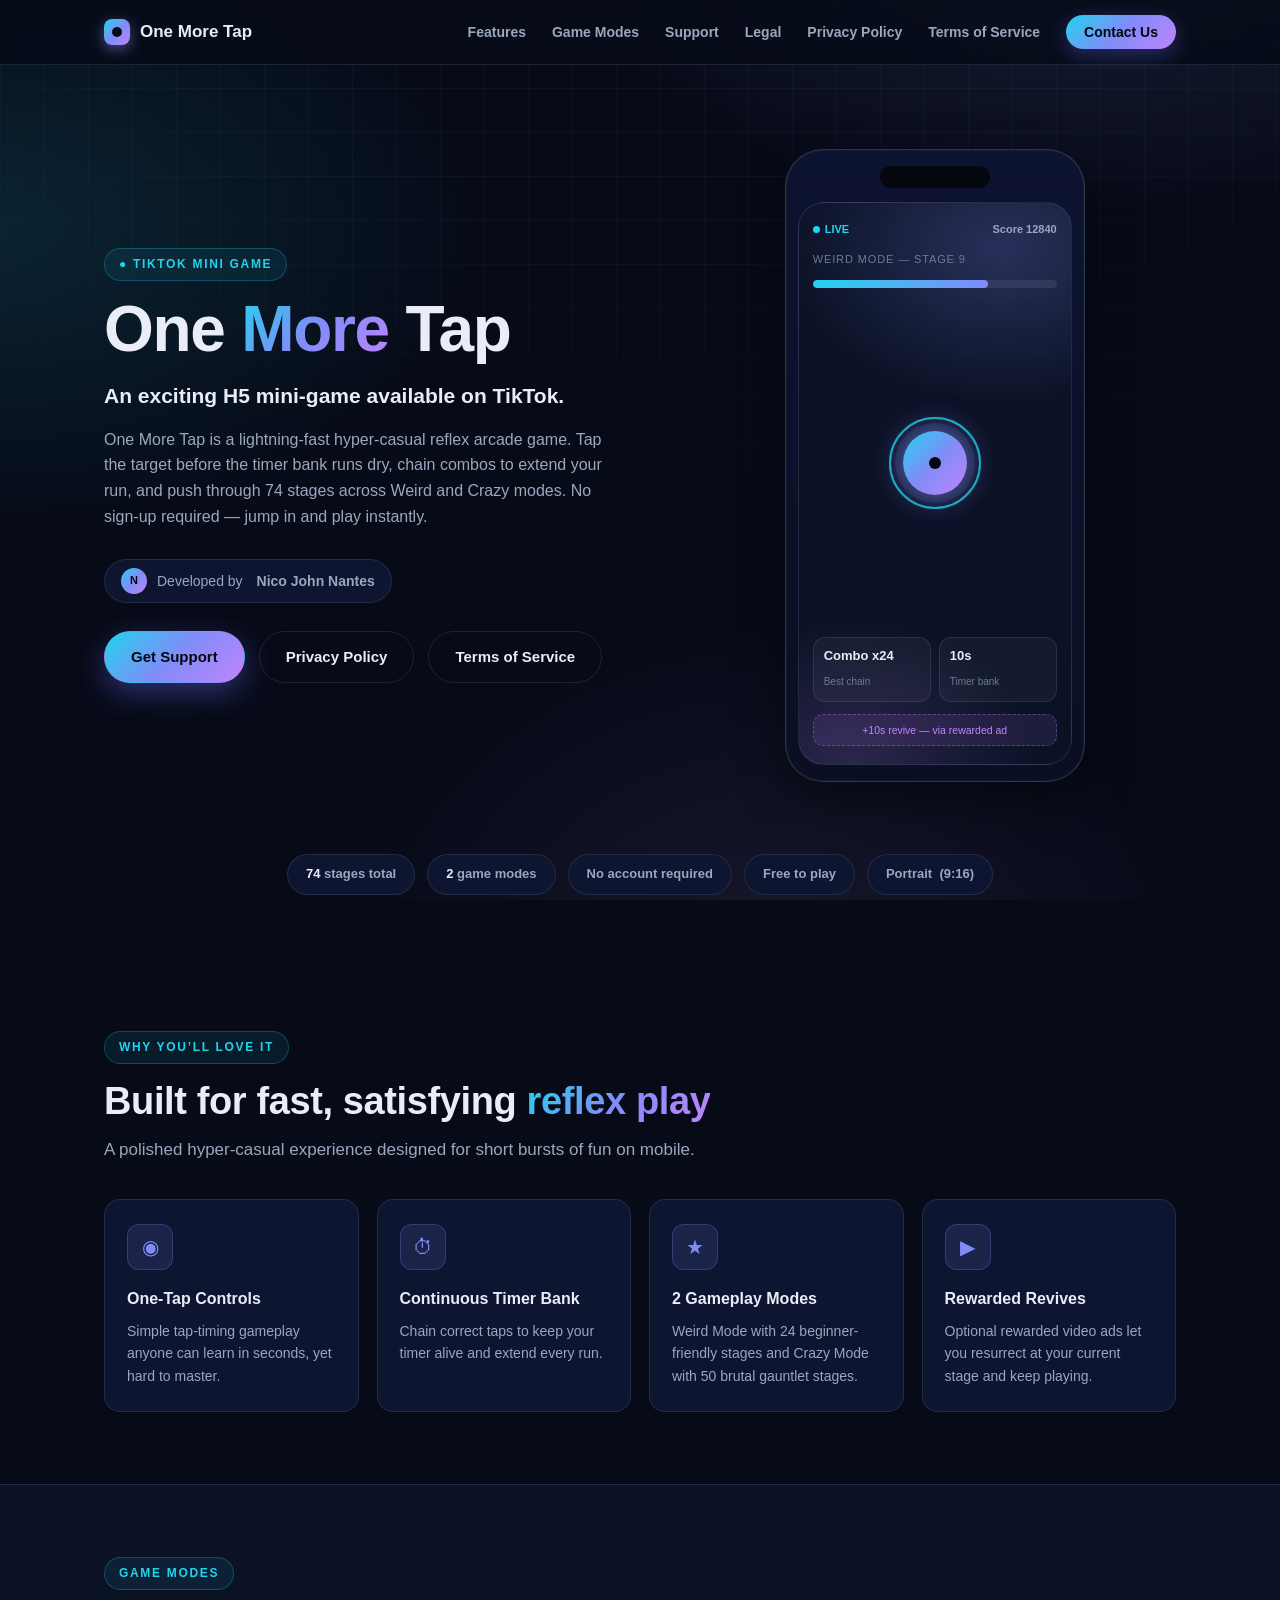
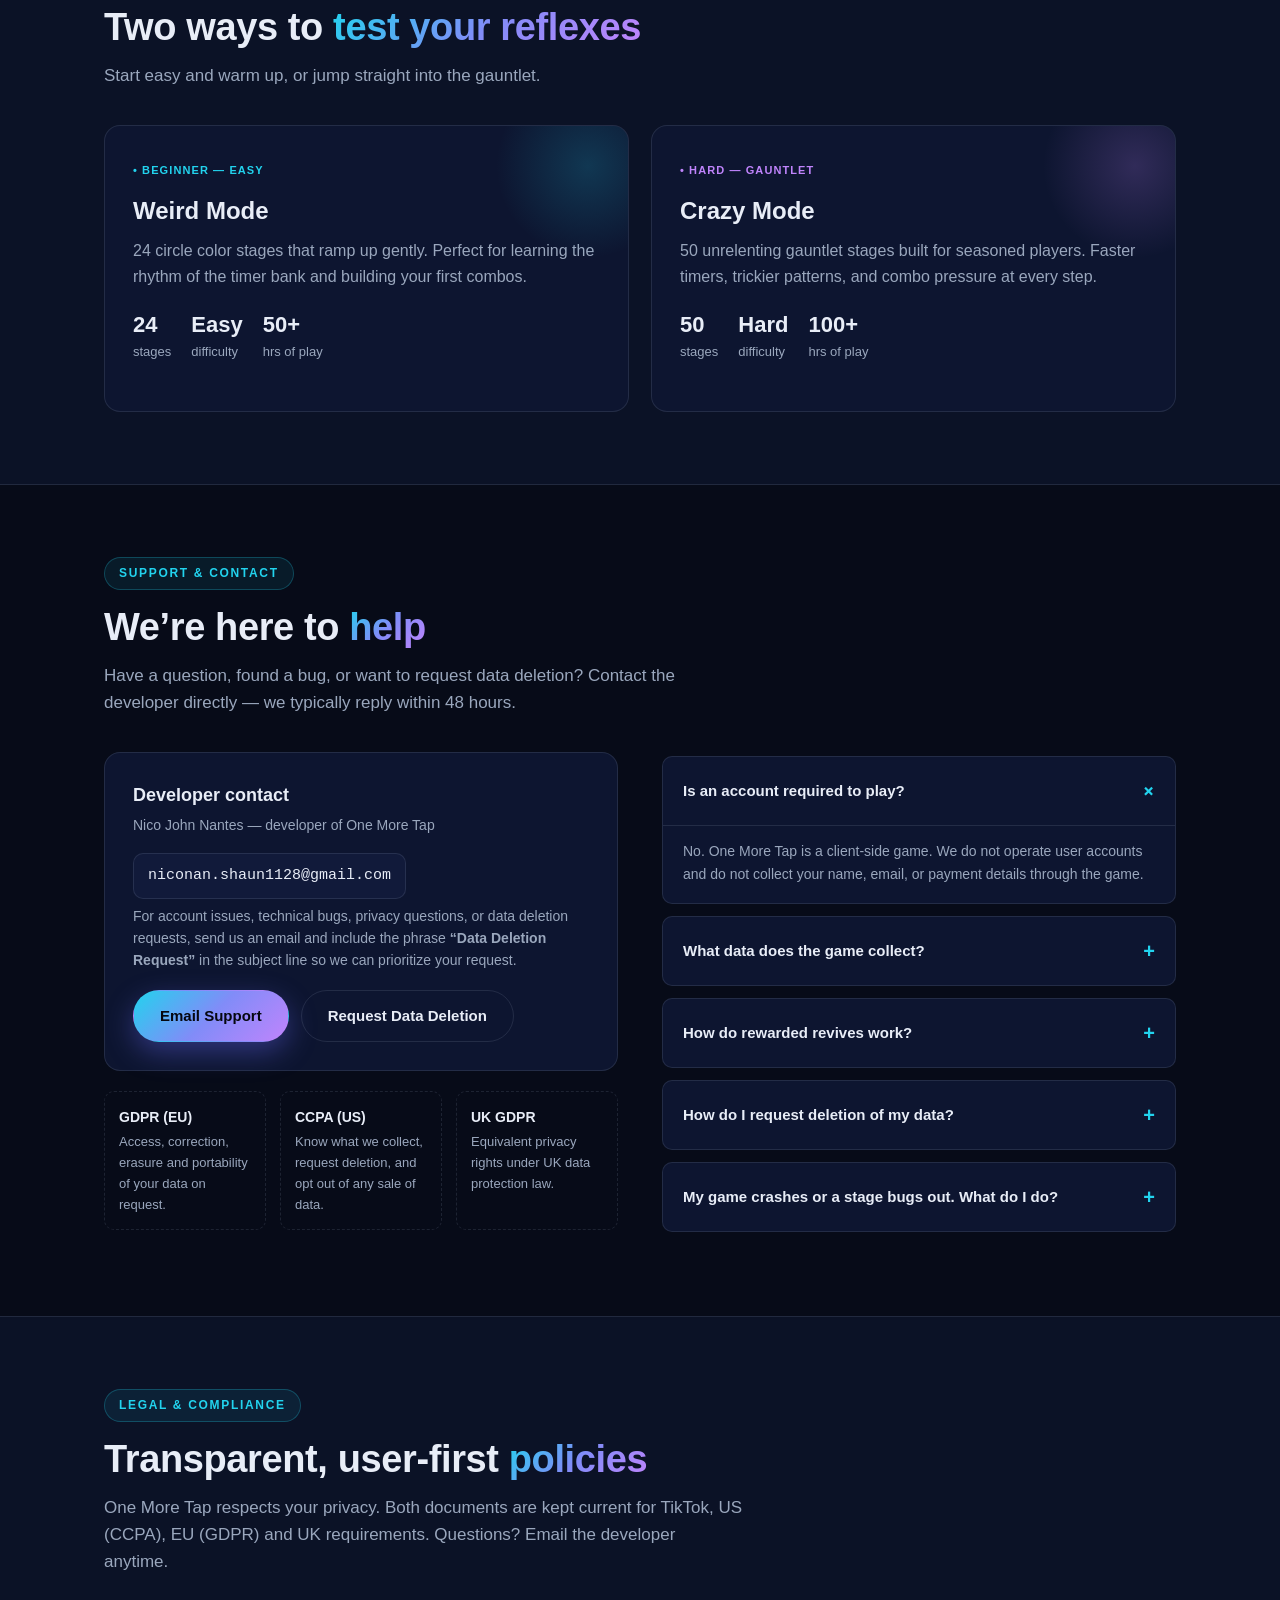
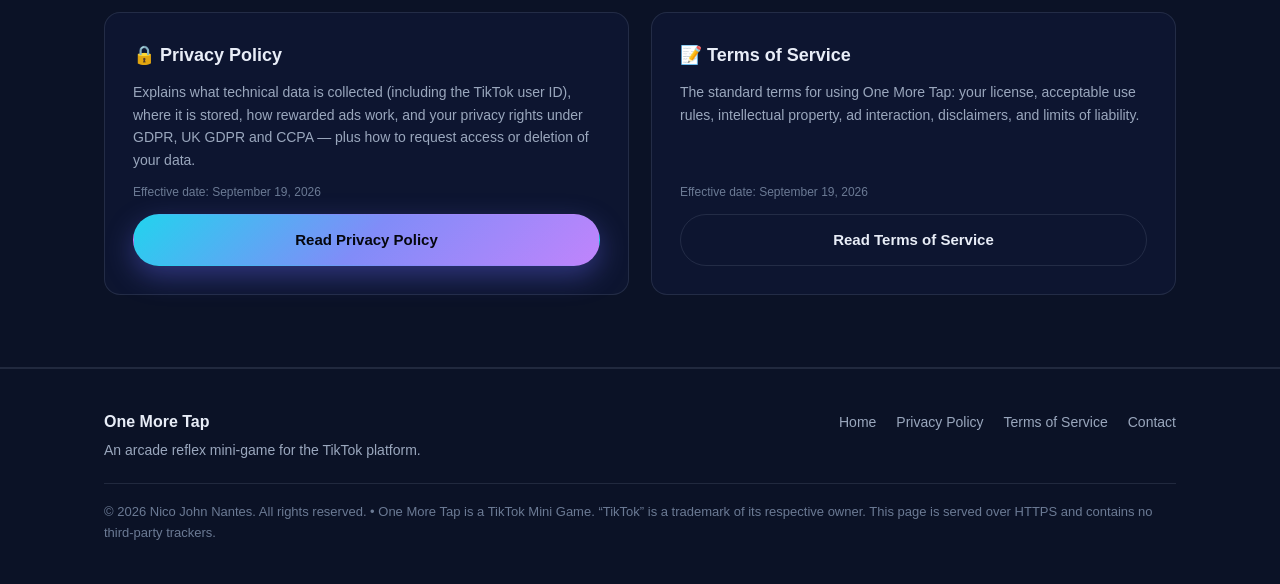
==== index.html @ 764f7e07 "feat: One More Tap official landing page (TikTok Mini Game)" ====
<!DOCTYPE html>
<html lang="en">
<head>
  <meta charset="UTF-8" />
  <meta name="viewport" content="width=device-width, initial-scale=1.0" />
  <title>One More Tap — Official Developer Page | Nico John Nantes</title>
  <meta name="description" content="One More Tap is an arcade reflex H5 mini-game available on TikTok. Tap the circle, bank the time, and conquer 74 stages across Weird and Crazy modes." />
  <meta name="robots" content="index, follow" />
  <meta property="og:title" content="One More Tap — TikTok Mini Game | Nico John Nantes" />
  <meta property="og:description" content="An exciting H5 mini-game available on TikTok. Fast reflex tapping, combo chains, and 74 stages across two game modes." />
  <meta property="og:type" content="website" />
  <meta name="twitter:card" content="summary_large_image" />
  <link rel="icon" href="data:," />
  <link rel="stylesheet" href="styles.css" />
</head>
<body>

  <!-- ================= HEADER ================= -->
  <header>
    <nav class="navbar container" aria-label="Main navigation">
      <a href="index.html" class="brand">
        <span class="brand-dot" aria-hidden="true"></span>
        <span class="logo-text">One More Tap</span>
      </a>

      <button class="nav-toggle" aria-label="Toggle menu" aria-expanded="false" aria-controls="nav-menu">
        <span aria-hidden="true">&#9776;</span>
      </button>

      <ul class="nav-links" id="nav-menu">
        <li><a href="index.html#features">Features</a></li>
        <li><a href="index.html#modes">Game Modes</a></li>
        <li><a href="index.html#support">Support</a></li>
        <li><a href="index.html#legal">Legal</a></li>
        <li><a href="privacy.html">Privacy Policy</a></li>
        <li><a href="terms.html">Terms of Service</a></li>
        <li><a href="#support" class="nav-cta">Contact Us</a></li>
      </ul>
    </nav>
  </header>

  <main>
    <!-- ================= HERO ================= -->
    <section class="hero" id="home">
      <div class="container hero-grid">
        <div class="hero-copy">
          <span class="section-label">&#9679; TikTok Mini Game</span>
          <h1>One <span class="text-gradient">More</span> Tap</h1>
          <p class="hero-tagline">An exciting H5 mini-game available on TikTok.</p>
          <p class="hero-desc">
            One More Tap is a lightning-fast hyper-casual reflex arcade game. Tap the target before
            the timer bank runs dry, chain combos to extend your run, and push through 74 stages
            across Weird and Crazy modes. No sign-up required &mdash; jump in and play instantly.
          </p>
          <div class="hero-meta">
            <span class="avatar" aria-hidden="true">N</span>
            Developed by&nbsp;<strong>Nico John Nantes</strong>
          </div>
          <div class="hero-actions">
            <a href="#support" class="btn btn-primary">Get Support</a>
            <a href="privacy.html" class="btn btn-ghost">Privacy Policy</a>
            <a href="terms.html" class="btn btn-ghost">Terms of Service</a>
          </div>
        </div>

        <div class="hero-visual" aria-hidden="true">
          <div class="phone">
            <div class="phone-notch"></div>
            <div class="phone-screen">
              <div class="phone-hud">
                <span class="live">LIVE</span>
                <span>Score 12840</span>
              </div>
              <div class="phone-mode">Weird Mode &mdash; Stage 9</div>
              <div class="timer-bar"><div class="timer-fill"></div></div>
              <div class="target">
                <div class="ring"></div>
                <div class="ring" style="animation-delay: 0.8s"></div>
                <div class="circle"><span></span></div>
              </div>
              <div class="phone-stats">
                <div class="phone-stat"><b>Combo x24</b><span>Best chain</span></div>
                <div class="phone-stat"><b>10s</b><span>Timer bank</span></div>
              </div>
              <div class="phone-reward">+10s revive &mdash; via rewarded ad</div>
            </div>
          </div>
        </div>
      </div>
    </section>

    <!-- ================= TRUST STRIP ================= -->
    <section class="trust" aria-label="Highlights">
      <div class="container trust-row">
        <span class="trust-pill"><strong>74</strong> stages total</span>
        <span class="trust-pill"><strong>2</strong> game modes</span>
        <span class="trust-pill">No account required</span>
        <span class="trust-pill">Free to play</span>
        <span class="trust-pill">Portrait &nbsp;(9:16)</span>
      </div>
    </section>

    <!-- ================= FEATURES ================= -->
    <section class="features" id="features">
      <div class="container">
        <span class="section-label">Why you&rsquo;ll love it</span>
        <h2 class="section-title">Built for fast, satisfying <span class="text-gradient">reflex play</span></h2>
        <p class="section-sub">A polished hyper-casual experience designed for short bursts of fun on mobile.</p>

        <div class="features-grid">
          <article class="feature-card">
            <div class="feature-icon">&#9673;</div>
            <h3>One-Tap Controls</h3>
            <p>Simple tap-timing gameplay anyone can learn in seconds, yet hard to master.</p>
          </article>
          <article class="feature-card">
            <div class="feature-icon">&#9201;</div>
            <h3>Continuous Timer Bank</h3>
            <p>Chain correct taps to keep your timer alive and extend every run.</p>
          </article>
          <article class="feature-card">
            <div class="feature-icon">&#9733;</div>
            <h3>2 Gameplay Modes</h3>
            <p>Weird Mode with 24 beginner-friendly stages and Crazy Mode with 50 brutal gauntlet stages.</p>
          </article>
          <article class="feature-card">
            <div class="feature-icon">&#9654;</div>
            <h3>Rewarded Revives</h3>
            <p>Optional rewarded video ads let you resurrect at your current stage and keep playing.</p>
          </article>
        </div>
      </div>
    </section>

    <!-- ================= GAME MODES ================= -->
    <section class="modes" id="modes">
      <div class="container">
        <span class="section-label">Game modes</span>
        <h2 class="section-title">Two ways to <span class="text-gradient">test your reflexes</span></h2>
        <p class="section-sub">Start easy and warm up, or jump straight into the gauntlet.</p>

        <div class="modes-grid">
          <article class="mode-card">
            <span class="mode-tag">&bull; Beginner &mdash; Easy</span>
            <h3>Weird Mode</h3>
            <p>24 circle color stages that ramp up gently. Perfect for learning the rhythm of the timer bank and building your first combos.</p>
            <div class="mode-stats">
              <div><b>24</b> stages</div>
              <div><b>Easy</b> difficulty</div>
              <div><b>50+</b> hrs of play</div>
            </div>
          </article>
          <article class="mode-card crazy">
            <span class="mode-tag">&bull; Hard &mdash; Gauntlet</span>
            <h3>Crazy Mode</h3>
            <p>50 unrelenting gauntlet stages built for seasoned players. Faster timers, trickier patterns, and combo pressure at every step.</p>
            <div class="mode-stats">
              <div><b>50</b> stages</div>
              <div><b>Hard</b> difficulty</div>
              <div><b>100+</b> hrs of play</div>
            </div>
          </article>
        </div>
      </div>
    </section>

    <!-- ================= SUPPORT & CONTACT ================= -->
    <section class="contact" id="support">
      <div class="container">
        <span class="section-label">Support &amp; Contact</span>
        <h2 class="section-title">We&rsquo;re here to <span class="text-gradient">help</span></h2>
        <p class="section-sub">
          Have a question, found a bug, or want to request data deletion? Contact the developer directly
          &mdash; we typically reply within 48 hours.
        </p>

        <div class="contact-grid">
          <div>
            <div class="contact-card">
              <h3 style="font-size: 18px; margin-bottom: 4px;">Developer contact</h3>
              <p style="font-size: 14px;">Nico John Nantes &mdash; developer of One More Tap</p>
              <div class="email-wrap">
                <span class="email-badge">niconan.shaun1128@gmail.com</span>
              </div>
              <p class="contact-note">
                For account issues, technical bugs, privacy questions, or data deletion requests,
                send us an email and include the phrase <strong>&ldquo;Data Deletion Request&rdquo;</strong>
                in the subject line so we can prioritize your request.
              </p>
              <div class="contact-actions">
                <a href="mailto:niconan.shaun1128@gmail.com" class="btn btn-primary">Email Support</a>
                <a href="mailto:niconan.shaun1128@gmail.com?subject=Data%20Deletion%20Request" class="btn btn-ghost">Request Data Deletion</a>
              </div>
            </div>

            <div class="rights">
              <div class="right-item"><b>GDPR (EU)</b>Access, correction, erasure and portability of your data on request.</div>
              <div class="right-item"><b>CCPA (US)</b>Know what we collect, request deletion, and opt out of any sale of data.</div>
              <div class="right-item"><b>UK GDPR</b>Equivalent privacy rights under UK data protection law.</div>
            </div>
          </div>

          <div class="faq">
            <details class="faq-item" open>
              <summary>Is an account required to play?</summary>
              <div class="faq-body">No. One More Tap is a client-side game. We do not operate user accounts and do not collect your name, email, or payment details through the game.</div>
            </details>
            <details class="faq-item">
              <summary>What data does the game collect?</summary>
              <div class="faq-body">Gameplay progress (scores and settings) is stored locally on your device. When played inside TikTok, the TikTok platform may provide a user ID and device/technical data to enable play and ads. See our <a href="privacy.html">Privacy Policy</a>.</div>
            </details>
            <details class="faq-item">
              <summary>How do rewarded revives work?</summary>
              <div class="faq-body">When you fail a stage, you may choose to watch an optional rewarded video ad to resurrect at that stage and receive +10 seconds on your timer bank. Watching ads is always optional.</div>
            </details>
            <details class="faq-item">
              <summary>How do I request deletion of my data?</summary>
              <div class="faq-body">Email <a href="mailto:niconan.shaun1128@gmail.com">niconan.shaun1128@gmail.com</a> with the subject &ldquo;Data Deletion Request&rdquo;. We will process your request and confirm within 30 days (GDPR/UK) or as required by applicable law.</div>
            </details>
            <details class="faq-item">
              <summary>My game crashes or a stage bugs out. What do I do?</summary>
              <div class="faq-body">Email us with the phrase &ldquo;Bug Report,&rdquo; your device model and TikTok version, and a short description of what happened. Screenshots or screen recordings help a lot.</div>
            </details>
          </div>
        </div>
      </div>
    </section>

    <!-- ================= COMPLIANCE ================= -->
    <section class="compliance" id="legal">
      <div class="container">
        <span class="section-label">Legal &amp; Compliance</span>
        <h2 class="section-title">Transparent, user-first <span class="text-gradient">policies</span></h2>
        <p class="section-sub">
          One More Tap respects your privacy. Both documents are kept current for TikTok, US (CCPA),
          EU (GDPR) and UK requirements. Questions? Email the developer anytime.
        </p>

        <div class="compliance-grid">
          <article class="legal-card">
            <h3>&#128274; Privacy Policy</h3>
            <p>
              Explains what technical data is collected (including the TikTok user ID), where it is stored,
              how rewarded ads work, and your privacy rights under GDPR, UK GDPR and CCPA &mdash; plus how to
              request access or deletion of your data.
            </p>
            <span class="legal-meta">Effective date: September 19, 2026</span>
            <a href="privacy.html" class="btn btn-primary">Read Privacy Policy</a>
          </article>
          <article class="legal-card">
            <h3>&#128221; Terms of Service</h3>
            <p>
              The standard terms for using One More Tap: your license, acceptable use rules, intellectual
              property, ad interaction, disclaimers, and limits of liability.
            </p>
            <span class="legal-meta">Effective date: September 19, 2026</span>
            <a href="terms.html" class="btn btn-ghost">Read Terms of Service</a>
          </article>
        </div>
      </div>
    </section>
  </main>

  <!-- ================= FOOTER ================= -->
  <footer>
    <div class="container">
      <div class="footer-grid">
        <div>
          <div class="footer-brand">One More Tap</div>
          <p style="font-size: 14px; margin-top: 4px;">An arcade reflex mini-game for the TikTok platform.</p>
        </div>
        <ul class="footer-links">
          <li><a href="index.html">Home</a></li>
          <li><a href="privacy.html">Privacy Policy</a></li>
          <li><a href="terms.html">Terms of Service</a></li>
          <li><a href="mailto:niconan.shaun1128@gmail.com">Contact</a></li>
        </ul>
      </div>
      <div class="footer-note">
        &copy; <span id="year">2026</span> Nico John Nantes. All rights reserved. &bull; One More Tap is a
        TikTok Mini Game. &ldquo;TikTok&rdquo; is a trademark of its respective owner. This page is served
        over HTTPS and contains no third-party trackers.
      </div>
    </div>
  </footer>

  <!-- Mobile nav + footer year -->
  <script>
    (function () {
      var toggle = document.querySelector(".nav-toggle");
      var menu = document.getElementById("nav-menu");
      if (toggle && menu) {
        toggle.addEventListener("click", function () {
          var open = menu.classList.toggle("open");
          toggle.setAttribute("aria-expanded", open ? "true" : "false");
        });
      }
      document.getElementById("year").textContent = new Date().getFullYear();
    })();
  </script>
</body>
</html>
---- styles.css ----
/* One More Tap — official developer landing page styles
   Lightweight, dependency-free, mobile-first. Pure CSS. */

:root {
  --bg: #070b18;
  --bg-soft: #0b1226;
  --surface: #0d1530;
  --surface-2: #111a3a;
  --border: rgba(148, 163, 184, 0.16);
  --text: #e8edf7;
  --muted: #9aa7bd;
  --faint: #6b7a94;
  --cyan: #22d3ee;
  --indigo: #818cf8;
  --violet: #c084fc;
  --accent: linear-gradient(135deg, #22d3ee 0%, #818cf8 50%, #c084fc 100%);
  --radius: 16px;
  --radius-sm: 10px;
  --shadow: 0 18px 50px rgba(0, 0, 0, 0.45);
  --font: -apple-system, BlinkMacSystemFont, "Segoe UI", Roboto, Helvetica,
    Arial, sans-serif;
  --maxw: 1120px;
}

* {
  box-sizing: border-box;
  margin: 0;
  padding: 0;
}

html {
  scroll-behavior: smooth;
}

body {
  font-family: var(--font);
  background: var(--bg);
  color: var(--text);
  line-height: 1.6;
  -webkit-font-smoothing: antialiased;
  overflow-x: hidden;
}

/* ---------- ambient background ---------- */
body::before {
  content: "";
  position: fixed;
  inset: 0;
  z-index: -2;
  background:
    radial-gradient(900px 500px at 85% -10%, rgba(129, 140, 248, 0.16), transparent 60%),
    radial-gradient(800px 500px at 0% 25%, rgba(34, 211, 238, 0.12), transparent 60%),
    radial-gradient(700px 600px at 60% 110%, rgba(192, 132, 252, 0.10), transparent 60%),
    var(--bg);
}

/* faint grid overlay for depth */
body::after {
  content: "";
  position: fixed;
  inset: 0;
  z-index: -1;
  background-image:
    linear-gradient(rgba(148, 163, 184, 0.05) 1px, transparent 1px),
    linear-gradient(90deg, rgba(148, 163, 184, 0.05) 1px, transparent 1px);
  background-size: 44px 44px;
  mask-image: radial-gradient(ellipse 90% 60% at 50% 0%, #000 40%, transparent 100%);
  -webkit-mask-image: radial-gradient(ellipse 90% 60% at 50% 0%, #000 40%, transparent 100%);
  pointer-events: none;
}

img {
  max-width: 100%;
  display: block;
}

a {
  color: var(--cyan);
  text-decoration: none;
  transition: color 0.2s ease;
}

a:hover {
  color: #7df4ff;
}

p {
  color: var(--muted);
}

.container {
  width: 100%;
  max-width: var(--maxw);
  margin: 0 auto;
  padding: 0 24px;
}

section {
  padding: 72px 0;
}

/* ---------- utilities ---------- */
.section-label {
  display: inline-flex;
  align-items: center;
  gap: 8px;
  font-size: 12px;
  font-weight: 700;
  letter-spacing: 0.14em;
  text-transform: uppercase;
  color: var(--cyan);
  background: rgba(34, 211, 238, 0.08);
  border: 1px solid rgba(34, 211, 238, 0.25);
  border-radius: 999px;
  padding: 6px 14px;
  margin-bottom: 16px;
}

.section-title {
  font-size: clamp(26px, 4vw, 38px);
  line-height: 1.15;
  letter-spacing: -0.01em;
  margin-bottom: 12px;
}

.section-sub {
  font-size: clamp(15px, 2vw, 17px);
  max-width: 640px;
}

.text-gradient {
  background: var(--accent);
  -webkit-background-clip: text;
  background-clip: text;
  -webkit-text-fill-color: transparent;
  color: transparent;
}

/* ---------- header / nav ---------- */
header {
  position: sticky;
  top: 0;
  z-index: 50;
  background: rgba(7, 11, 24, 0.82);
  backdrop-filter: blur(14px);
  -webkit-backdrop-filter: blur(14px);
  border-bottom: 1px solid var(--border);
}

.navbar {
  display: flex;
  align-items: center;
  justify-content: space-between;
  height: 64px;
}

.brand {
  display: flex;
  align-items: center;
  gap: 10px;
  font-weight: 800;
  font-size: 17px;
  color: var(--text);
}

.brand-dot {
  width: 26px;
  height: 26px;
  border-radius: 8px;
  background: var(--accent);
  box-shadow: 0 4px 14px rgba(129, 140, 248, 0.5);
  position: relative;
}

.brand-dot::after {
  content: "";
  position: absolute;
  inset: 8px;
  background: var(--bg);
  border-radius: 999px;
}

.nav-links {
  display: flex;
  align-items: center;
  gap: 26px;
  list-style: none;
}

.nav-links a {
  color: var(--muted);
  font-size: 14px;
  font-weight: 600;
}

.nav-links a:hover {
  color: var(--text);
}

.nav-cta {
  background: var(--accent);
  color: #05070f !important;
  font-weight: 700;
  font-size: 14px;
  padding: 9px 18px;
  border-radius: 999px;
  transition: transform 0.15s ease, box-shadow 0.2s ease;
  box-shadow: 0 6px 20px rgba(99, 102, 241, 0.35);
}

.nav-cta:hover {
  color: #05070f;
  transform: translateY(-1px);
  box-shadow: 0 10px 26px rgba(99, 102, 241, 0.45);
}

.nav-toggle {
  display: none;
  background: none;
  border: 1px solid var(--border);
  border-radius: 8px;
  width: 42px;
  height: 42px;
  cursor: pointer;
  align-items: center;
  justify-content: center;
  color: var(--text);
  font-size: 20px;
}

/* ---------- hero ---------- */
.hero {
  position: relative;
  padding: 84px 0 72px;
}

.hero-grid {
  display: grid;
  grid-template-columns: 1.05fr 0.95fr;
  gap: 56px;
  align-items: center;
}

.hero h1 {
  font-size: clamp(40px, 6.5vw, 64px);
  line-height: 1.03;
  letter-spacing: -0.02em;
  margin-bottom: 16px;
}

.hero-tagline {
  font-size: clamp(17px, 2.4vw, 21px);
  font-weight: 600;
  color: var(--text);
  margin-bottom: 14px;
}

.hero-desc {
  font-size: 16px;
  max-width: 520px;
  margin-bottom: 30px;
}

.hero-meta {
  display: inline-flex;
  align-items: center;
  gap: 10px;
  font-size: 14px;
  color: var(--muted);
  border: 1px solid var(--border);
  background: var(--surface);
  border-radius: 999px;
  padding: 8px 16px;
  margin-bottom: 28px;
}

.hero-meta .avatar {
  width: 26px;
  height: 26px;
  border-radius: 999px;
  background: var(--accent);
  display: grid;
  place-items: center;
  font-size: 11px;
  font-weight: 800;
  color: #05070f;
  flex: none;
}

.hero-actions {
  display: flex;
  flex-wrap: wrap;
  gap: 14px;
}

.btn {
  display: inline-flex;
  align-items: center;
  justify-content: center;
  gap: 9px;
  font-size: 15px;
  font-weight: 700;
  padding: 13px 26px;
  border-radius: 999px;
  border: 1px solid transparent;
  cursor: pointer;
  transition: transform 0.15s ease, box-shadow 0.2s ease, background 0.2s ease;
}

.btn:hover {
  transform: translateY(-2px);
}

.btn-primary {
  background: var(--accent);
  color: #05070f;
  box-shadow: 0 10px 28px rgba(99, 102, 241, 0.4);
}

.btn-primary:hover {
  box-shadow: 0 14px 34px rgba(99, 102, 241, 0.55);
}

.btn-ghost {
  background: transparent;
  border-color: var(--border);
  color: var(--text);
}

.btn-ghost:hover {
  border-color: rgba(34, 211, 238, 0.5);
  background: rgba(34, 211, 238, 0.06);
}

/* hero phone mockup */
.hero-visual {
  display: flex;
  justify-content: center;
}

.phone {
  width: 300px;
  max-width: 80vw;
  aspect-ratio: 9 / 19;
  border-radius: 38px;
  background: linear-gradient(180deg, #0c1330 0%, #0a0f24 100%);
  border: 1px solid rgba(148, 163, 184, 0.25);
  box-shadow: var(--shadow), 0 0 0 1px rgba(255, 255, 255, 0.04) inset;
  padding: 12px;
  position: relative;
  animation: float 6s ease-in-out infinite;
}

.phone-notch {
  width: 110px;
  height: 22px;
  border-radius: 999px;
  background: #05070f;
  margin: 4px auto 14px;
}

.phone-screen {
  height: calc(100% - 44px);
  border-radius: 26px;
  background: radial-gradient(360px 260px at 75% 8%, rgba(129, 140, 248, 0.25), transparent 60%),
    radial-gradient(300px 240px at 20% 100%, rgba(192, 132, 252, 0.18), transparent 60%),
    #0b1226;
  border: 1px solid var(--border);
  padding: 18px 14px;
  display: flex;
  flex-direction: column;
  gap: 12px;
  overflow: hidden;
}

.phone-hud {
  display: flex;
  justify-content: space-between;
  font-size: 11px;
  color: var(--muted);
  font-weight: 600;
}

.phone-hud .live {
  color: var(--cyan);
  display: inline-flex;
  align-items: center;
  gap: 5px;
}

.phone-hud .live::before {
  content: "";
  width: 7px;
  height: 7px;
  border-radius: 999px;
  background: var(--cyan);
  animation: pulse 1.6s ease infinite;
}

.phone-mode {
  font-size: 11px;
  color: var(--faint);
  letter-spacing: 0.08em;
  text-transform: uppercase;
}

.timer-bar {
  height: 8px;
  border-radius: 999px;
  background: rgba(148, 163, 184, 0.15);
  overflow: hidden;
}

.timer-fill {
  height: 100%;
  width: 72%;
  border-radius: 999px;
  background: linear-gradient(90deg, var(--cyan), var(--indigo));
}

.target {
  flex: 1;
  display: grid;
  place-items: center;
  position: relative;
}

.target .ring {
  position: absolute;
  width: 92px;
  height: 92px;
  border-radius: 999px;
  border: 2px solid rgba(34, 211, 238, 0.5);
  animation: ripple 2.4s ease-out infinite;
}

.target .circle {
  width: 64px;
  height: 64px;
  border-radius: 999px;
  background: var(--accent);
  display: grid;
  place-items: center;
  box-shadow: 0 0 32px rgba(129, 140, 248, 0.7), 0 0 0 8px rgba(129, 140, 248, 0.12);
  animation: pulse 2.2s ease infinite;
}

.target .circle span {
  width: 12px;
  height: 12px;
  border-radius: 999px;
  background: #05070f;
}

.phone-stats {
  display: grid;
  grid-template-columns: 1fr 1fr;
  gap: 8px;
}

.phone-stat {
  background: rgba(255, 255, 255, 0.04);
  border: 1px solid var(--border);
  border-radius: 12px;
  padding: 8px 10px;
}

.phone-stat b {
  display: block;
  font-size: 13px;
  color: var(--text);
}

.phone-stat span {
  font-size: 10px;
  color: var(--faint);
}

.phone-reward {
  font-size: 10.5px;
  text-align: center;
  color: var(--violet);
  background: rgba(192, 132, 252, 0.1);
  border: 1px dashed rgba(192, 132, 252, 0.35);
  border-radius: 10px;
  padding: 7px 8px;
}

@keyframes float {
  0%, 100% { transform: translateY(0); }
  50% { transform: translateY(-12px); }
}

@keyframes ripple {
  0% { transform: scale(0.8); opacity: 0.9; }
  100% { transform: scale(1.9); opacity: 0; }
}

@keyframes pulse {
  0%, 100% { opacity: 1; }
  50% { opacity: 0.55; }
}

/* ---------- trust strip ---------- */
.trust {
  padding: 0 0 64px;
}

.trust-row {
  display: flex;
  flex-wrap: wrap;
  justify-content: center;
  gap: 12px;
}

.trust-pill {
  font-size: 13px;
  font-weight: 600;
  color: var(--muted);
  border: 1px solid var(--border);
  background: var(--surface);
  border-radius: 999px;
  padding: 9px 18px;
}

.trust-pill strong {
  color: var(--text);
}

/* ---------- features ---------- */
.features-grid {
  display: grid;
  grid-template-columns: repeat(4, 1fr);
  gap: 18px;
  margin-top: 36px;
}

.feature-card {
  background: var(--surface);
  border: 1px solid var(--border);
  border-radius: var(--radius);
  padding: 24px 22px;
  transition: transform 0.2s ease, border-color 0.2s ease;
}

.feature-card:hover {
  transform: translateY(-4px);
  border-color: rgba(34, 211, 238, 0.4);
}

.feature-icon {
  width: 46px;
  height: 46px;
  border-radius: 12px;
  background: rgba(129, 140, 248, 0.12);
  border: 1px solid rgba(129, 140, 248, 0.25);
  display: grid;
  place-items: center;
  color: var(--indigo);
  font-size: 20px;
  margin-bottom: 16px;
}

.feature-card h3 {
  font-size: 16px;
  margin-bottom: 8px;
}

.feature-card p {
  font-size: 14px;
}

/* ---------- modes ---------- */
.modes {
  background: var(--bg-soft);
  border-top: 1px solid var(--border);
  border-bottom: 1px solid var(--border);
}

.modes-grid {
  display: grid;
  grid-template-columns: 1fr 1fr;
  gap: 22px;
  margin-top: 36px;
}

.mode-card {
  position: relative;
  overflow: hidden;
  background: var(--surface);
  border: 1px solid var(--border);
  border-radius: var(--radius);
  padding: 30px 28px;
}

.mode-card::before {
  content: "";
  position: absolute;
  top: -60px;
  right: -60px;
  width: 200px;
  height: 200px;
  border-radius: 999px;
  background: radial-gradient(circle, rgba(34, 211, 238, 0.18), transparent 65%);
}

.mode-card.crazy::before {
  background: radial-gradient(circle, rgba(192, 132, 252, 0.2), transparent 65%);
}

.mode-tag {
  display: inline-block;
  font-size: 11px;
  font-weight: 800;
  letter-spacing: 0.1em;
  text-transform: uppercase;
  color: var(--cyan);
  margin-bottom: 12px;
}

.mode-card.crazy .mode-tag {
  color: var(--violet);
}

.mode-card h3 {
  font-size: 24px;
  margin-bottom: 8px;
}

.mode-stats {
  display: flex;
  gap: 20px;
  margin: 18px 0;
}

.mode-stats > div {
  font-size: 13px;
  color: var(--muted);
}

.mode-stats b {
  display: block;
  font-size: 22px;
  color: var(--text);
}

/* ---------- support / contact ---------- */
.contact-grid {
  display: grid;
  grid-template-columns: 1fr 1fr;
  gap: 44px;
  align-items: start;
  margin-top: 36px;
}

.contact-card {
  background: var(--surface);
  border: 1px solid var(--border);
  border-radius: var(--radius);
  padding: 28px;
}

.email-wrap {
  display: flex;
  align-items: center;
  gap: 12px;
  flex-wrap: wrap;
  margin: 16px 0 6px;
}

.email-badge {
  font-family: ui-monospace, SFMono-Regular, Menlo, Consolas, monospace;
  font-size: 15px;
  color: var(--text);
  background: var(--surface-2);
  border: 1px solid var(--border);
  border-radius: 10px;
  padding: 10px 14px;
  word-break: break-all;
}

.contact-note {
  font-size: 14px;
}

.contact-actions {
  display: flex;
  flex-wrap: wrap;
  gap: 12px;
  margin-top: 18px;
}

/* FAQ */
.faq {
  margin-top: 4px;
}

details.faq-item {
  background: var(--surface);
  border: 1px solid var(--border);
  border-radius: var(--radius-sm);
  margin-bottom: 12px;
  overflow: hidden;
}

details.faq-item summary {
  list-style: none;
  cursor: pointer;
  padding: 18px 20px;
  font-weight: 600;
  font-size: 15px;
  color: var(--text);
  display: flex;
  align-items: center;
  justify-content: space-between;
  gap: 12px;
}

details.faq-item summary::-webkit-details-marker {
  display: none;
}

details.faq-item summary::after {
  content: "+";
  font-size: 20px;
  color: var(--cyan);
  transition: transform 0.2s ease;
  flex: none;
}

details.faq-item[open] summary::after {
  transform: rotate(45deg);
}

details.faq-item .faq-body {
  padding: 0 20px 18px;
  font-size: 14px;
  color: var(--muted);
  border-top: 1px solid var(--border);
  padding-top: 14px;
}

/* ---------- compliance ---------- */
.compliance {
  background: var(--bg-soft);
  border-top: 1px solid var(--border);
  border-bottom: 1px solid var(--border);
}

.compliance-grid {
  display: grid;
  grid-template-columns: 1fr 1fr;
  gap: 22px;
  margin-top: 36px;
}

.legal-card {
  background: var(--surface);
  border: 1px solid var(--border);
  border-radius: var(--radius);
  padding: 28px;
  display: flex;
  flex-direction: column;
  gap: 12px;
}

.legal-card h3 {
  font-size: 18px;
}

.legal-card p {
  font-size: 14px;
  flex: 1;
}

.legal-meta {
  font-size: 12px;
  color: var(--faint);
}

/* ---------- data rights ---------- */
.rights {
  display: grid;
  grid-template-columns: repeat(3, 1fr);
  gap: 14px;
  margin-top: 20px;
}

.right-item {
  border: 1px dashed var(--border);
  border-radius: var(--radius-sm);
  padding: 14px;
  font-size: 13px;
  color: var(--muted);
}

.right-item b {
  display: block;
  color: var(--text);
  margin-bottom: 4px;
  font-size: 14px;
}

/* ---------- footer ---------- */
footer {
  border-top: 1px solid var(--border);
  padding: 40px 0;
  background: var(--bg-soft);
}

.footer-grid {
  display: flex;
  flex-wrap: wrap;
  justify-content: space-between;
  gap: 20px;
}

.footer-brand {
  font-weight: 800;
  font-size: 16px;
}

.footer-links {
  display: flex;
  flex-wrap: wrap;
  gap: 20px;
  list-style: none;
}

.footer-links a,
.footer-note a {
  color: var(--muted);
  font-size: 14px;
}

.footer-links a:hover,
.footer-note a:hover {
  color: var(--text);
}

.footer-note {
  margin-top: 22px;
  padding-top: 18px;
  border-top: 1px solid var(--border);
  font-size: 13px;
  color: var(--faint);
}

/* ---------- legal pages ---------- */
.legal-hero {
  padding: 56px 0 16px;
}

.legal-hero h1 {
  font-size: clamp(28px, 4.5vw, 42px);
  letter-spacing: -0.02em;
  margin-bottom: 8px;
}

.legal-hero .back-link {
  display: inline-flex;
  align-items: center;
  gap: 7px;
  font-size: 14px;
  font-weight: 600;
  margin-bottom: 22px;
  color: var(--muted);
}

.legal-hero .back-link:hover {
  color: var(--text);
}

.legal-body {
  padding: 20px 0 80px;
}

.legal-article {
  background: var(--surface);
  border: 1px solid var(--border);
  border-radius: var(--radius);
  padding: clamp(24px, 4vw, 48px);
  box-shadow: var(--shadow);
}

.legal-article .updated {
  font-size: 14px;
  color: var(--faint);
  margin-bottom: 26px;
  padding-bottom: 18px;
  border-bottom: 1px solid var(--border);
}

.legal-article h2 {
  font-size: 21px;
  margin: 30px 0 10px;
  letter-spacing: -0.01em;
}

.legal-article h3 {
  font-size: 16px;
  margin: 20px 0 8px;
}

.legal-article p,
.legal-article li {
  color: var(--muted);
  font-size: 15px;
}

.legal-article ul {
  padding-left: 20px;
  margin: 8px 0 4px;
}

.legal-article li {
  margin-bottom: 6px;
}

.legal-article .highlight {
  background: rgba(34, 211, 238, 0.08);
  border: 1px solid rgba(34, 211, 238, 0.25);
  border-radius: var(--radius-sm);
  padding: 14px 18px;
  font-size: 14px;
}

.legal-toc {
  display: flex;
  flex-wrap: wrap;
  gap: 10px;
  margin: 18px 0 8px;
}

.legal-toc a {
  font-size: 13px;
  font-weight: 600;
  border: 1px solid var(--border);
  background: var(--surface-2);
  color: var(--muted);
  border-radius: 999px;
  padding: 7px 14px;
}

.legal-toc a:hover {
  border-color: rgba(34, 211, 238, 0.4);
  color: var(--text);
}

/* ---------- responsive ---------- */
@media (max-width: 960px) {
  .hero-grid {
    grid-template-columns: 1fr;
    gap: 48px;
  }

  .hero-visual {
    order: -1;
  }

  .features-grid {
    grid-template-columns: repeat(2, 1fr);
  }
}

@media (max-width: 720px) {
  section {
    padding: 56px 0;
  }

  .logo-text {
    display: none;
  }

  .nav-toggle {
    display: flex;
  }

  .nav-links {
    position: absolute;
    top: 64px;
    left: 0;
    right: 0;
    flex-direction: column;
    align-items: stretch;
    gap: 0;
    background: rgba(7, 11, 24, 0.98);
    border-bottom: 1px solid var(--border);
    padding: 10px 24px 18px;
    transform: translateY(-120%);
    opacity: 0;
    transition: transform 0.25s ease, opacity 0.2s ease;
    pointer-events: none;
  }

  .nav-links.open {
    transform: translateY(0);
    opacity: 1;
    pointer-events: auto;
  }

  .nav-links li {
    border-bottom: 1px solid var(--border);
  }

  .nav-links li:last-child {
    border-bottom: none;
  }

  .nav-links a {
    display: block;
    padding: 14px 4px;
    font-size: 15px;
  }

  .nav-links .nav-cta {
    margin-top: 12px;
    text-align: center;
  }

  .modes-grid,
  .contact-grid,
  .compliance-grid {
    grid-template-columns: 1fr;
  }

  .rights {
    grid-template-columns: 1fr;
  }

  .hero h1 {
    font-size: 42px;
  }
}

@media (max-width: 520px) {
  .features-grid {
    grid-template-columns: 1fr;
  }

  .container {
    padding: 0 18px;
  }
}

/* ---------- reduced motion ---------- */
@media (prefers-reduced-motion: reduce) {
  html {
    scroll-behavior: auto;
  }

  .phone,
  .phone-hud .live::before,
  .target .ring,
  .target .circle {
    animation: none;
  }
}
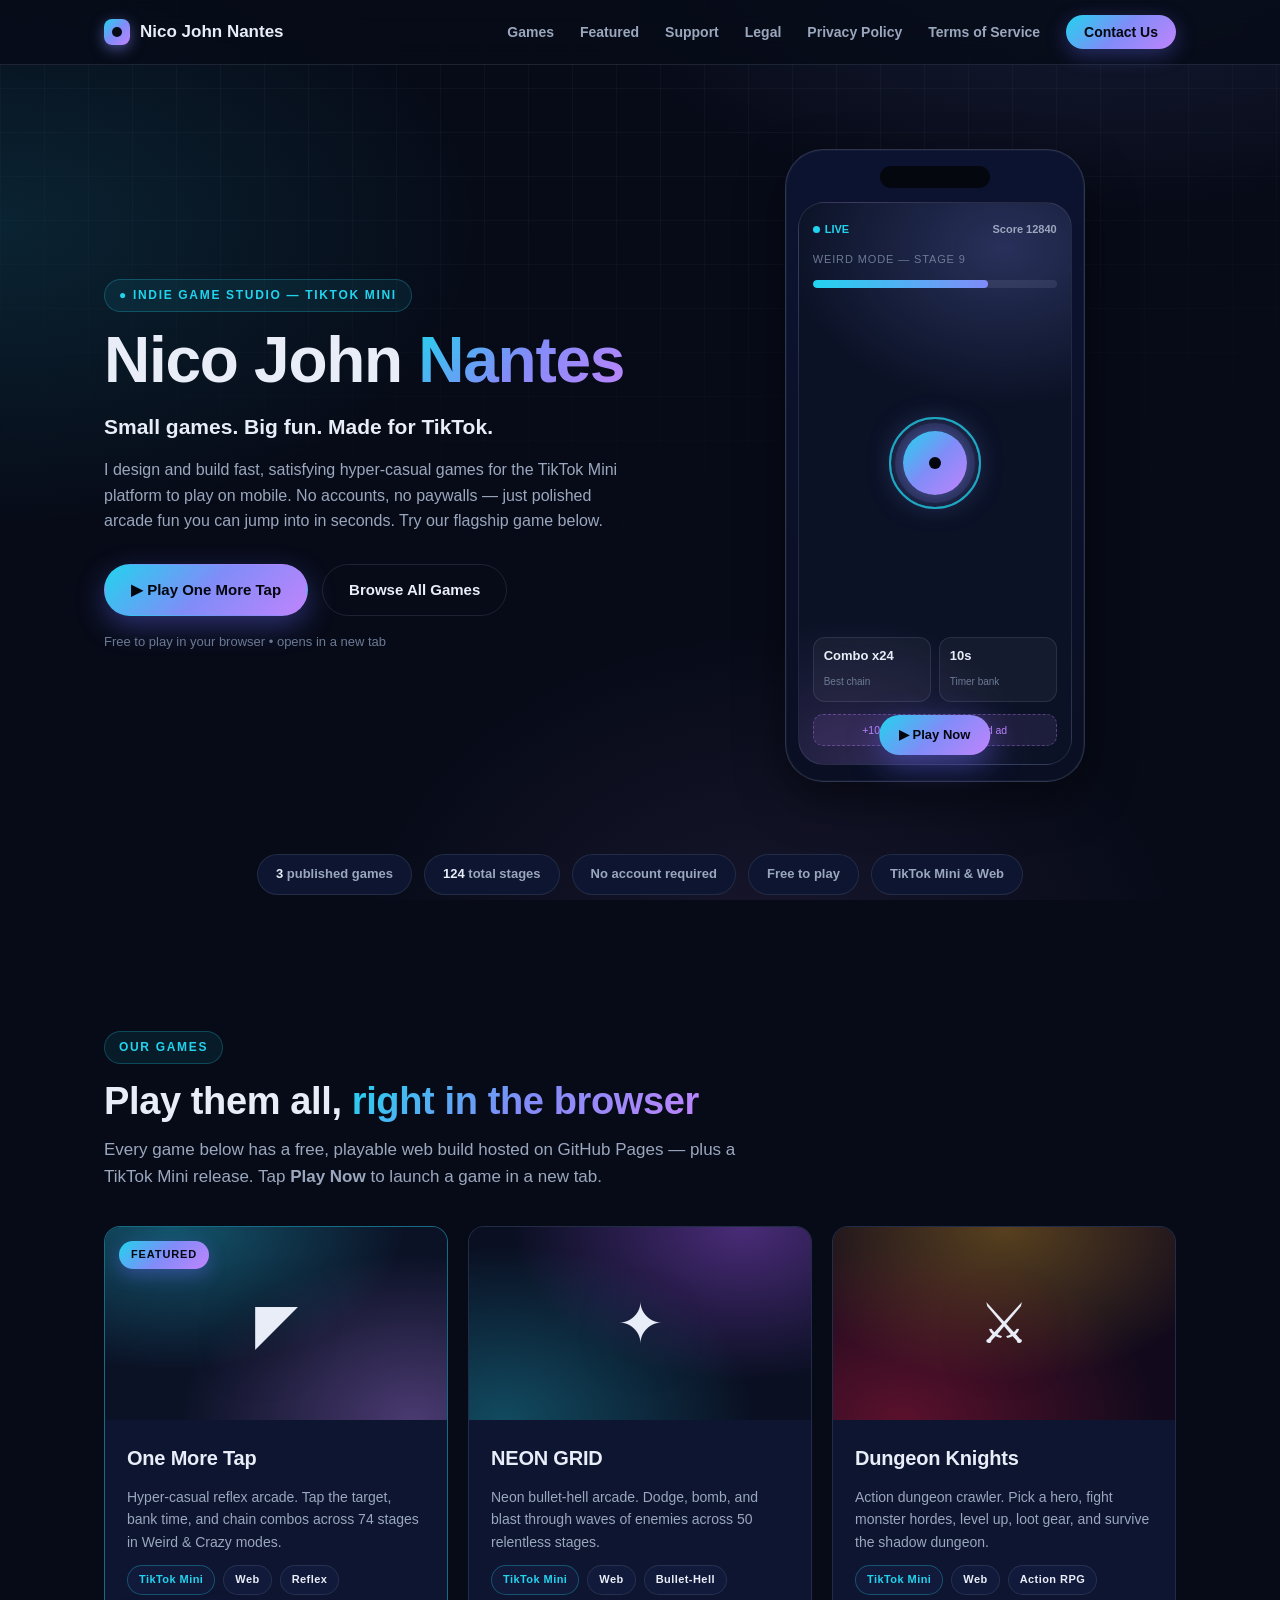
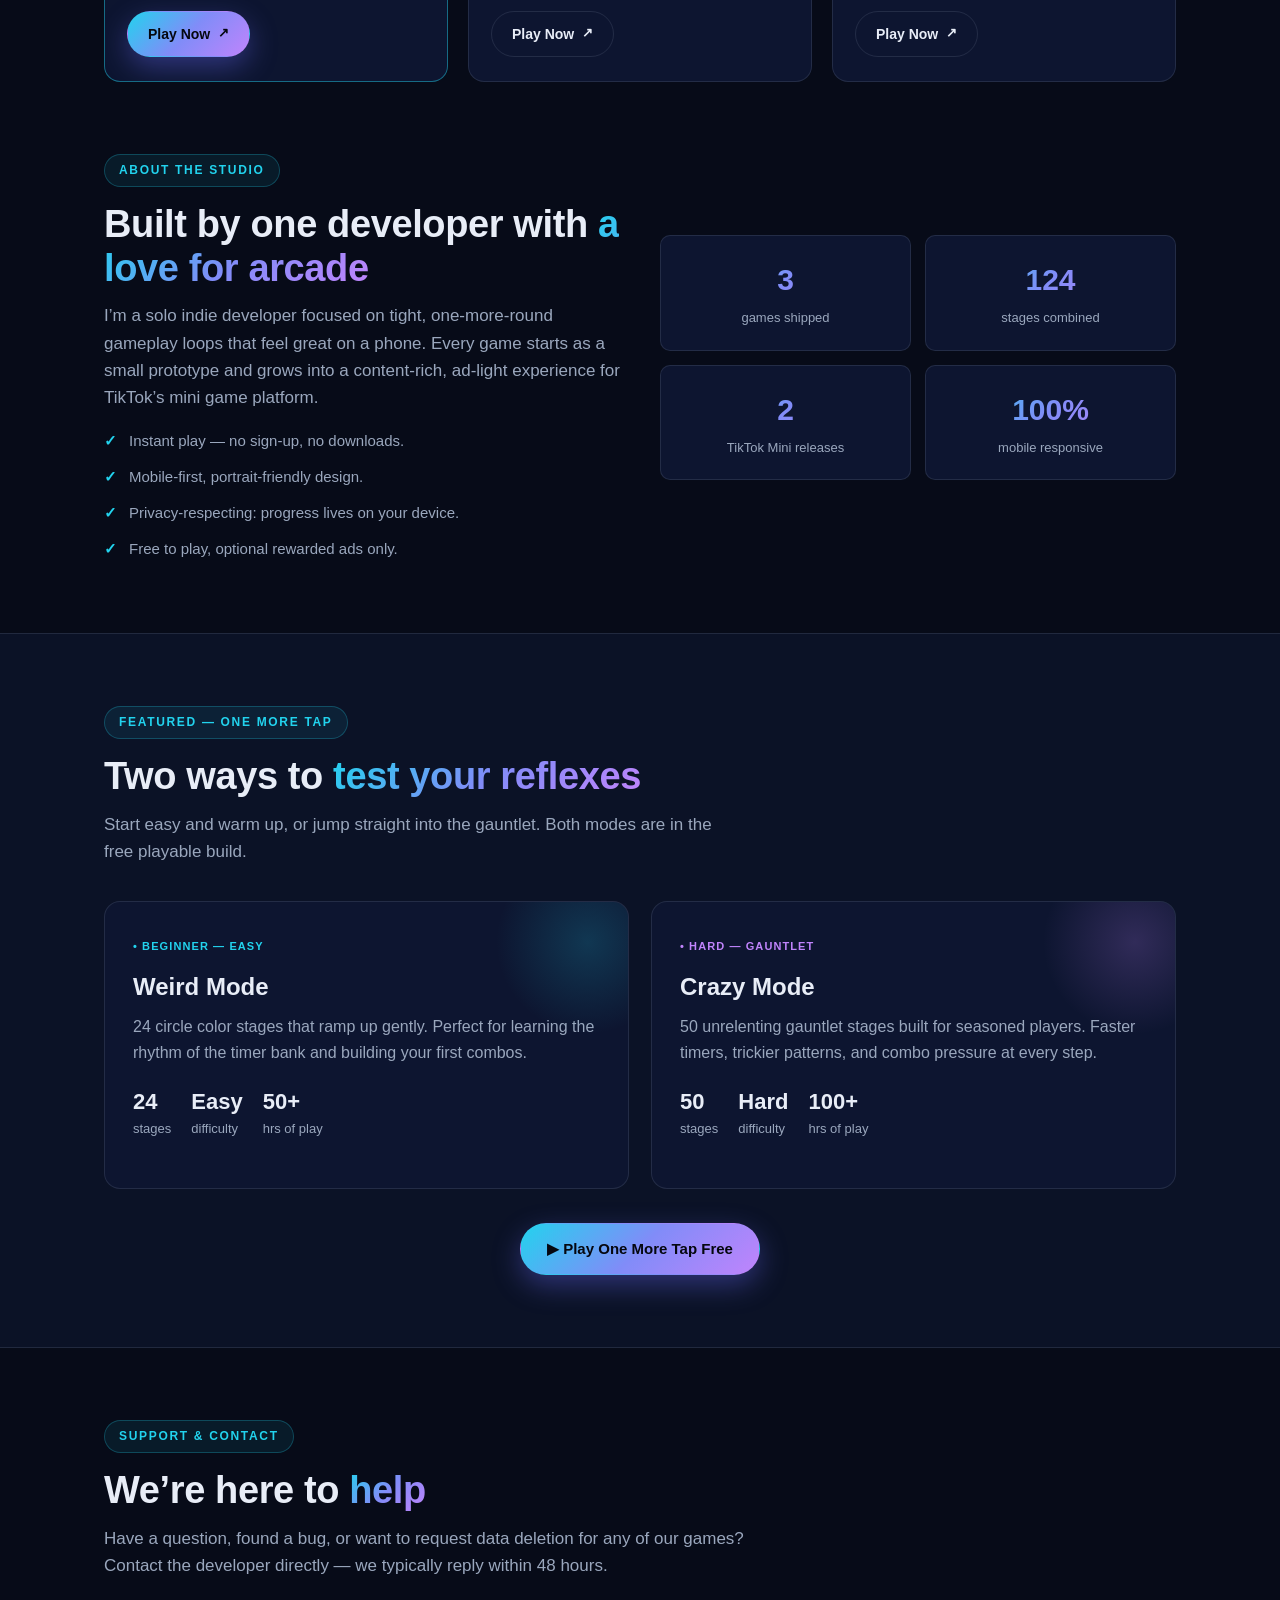
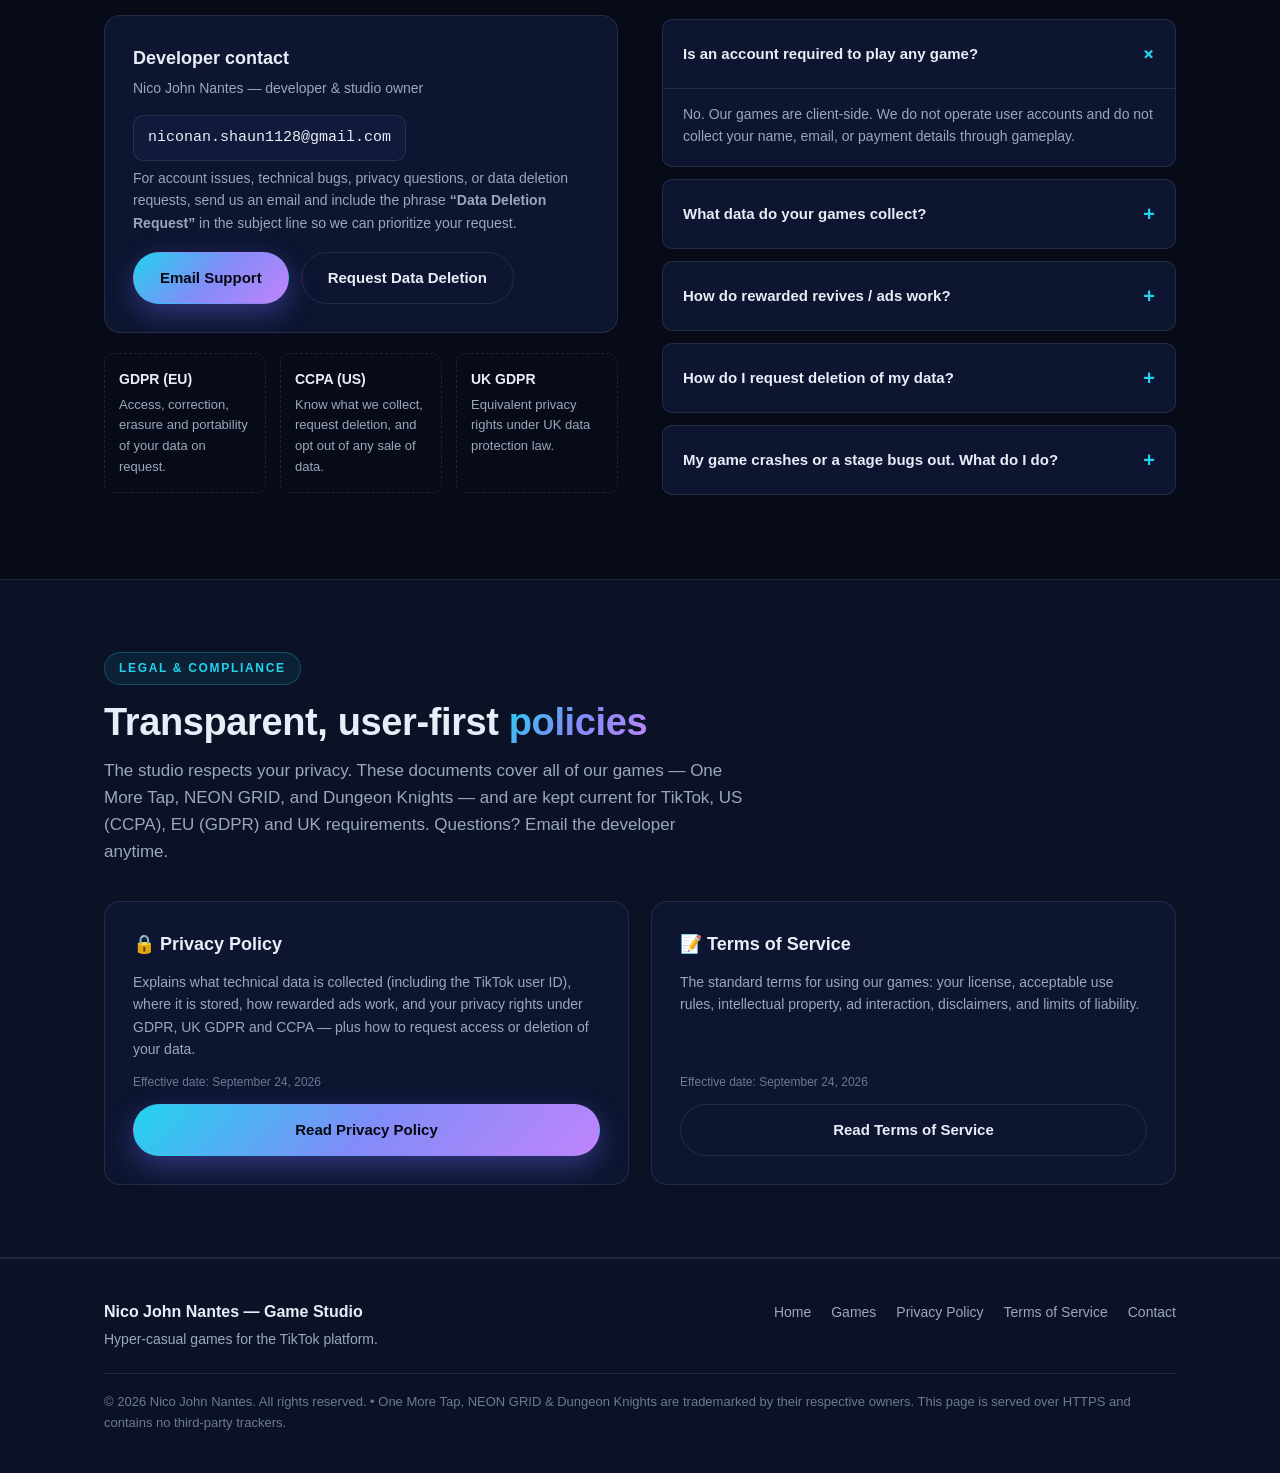
==== commit 5650fbcc: "feat: convert landing page into studio site with 3 playable games (One More Tap, NEON GRID, Dungeon " ====
--- a/index.html
+++ b/index.html
@@ -3,11 +3,11 @@
 <head>
   <meta charset="UTF-8" />
   <meta name="viewport" content="width=device-width, initial-scale=1.0" />
-  <title>One More Tap — Official Developer Page | Nico John Nantes</title>
-  <meta name="description" content="One More Tap is an arcade reflex H5 mini-game available on TikTok. Tap the circle, bank the time, and conquer 74 stages across Weird and Crazy modes." />
+  <title>Nico John Nantes — Game Studio | TikTok Mini Games</title>
+  <meta name="description" content="Nico John Nantes is an indie game studio crafting hyper-casual games for TikTok Mini. Play One More Tap, NEON GRID, and Dungeon Knights in your browser, free." />
   <meta name="robots" content="index, follow" />
-  <meta property="og:title" content="One More Tap — TikTok Mini Game | Nico John Nantes" />
-  <meta property="og:description" content="An exciting H5 mini-game available on TikTok. Fast reflex tapping, combo chains, and 74 stages across two game modes." />
+  <meta property="og:title" content="Nico John Nantes — Game Studio" />
+  <meta property="og:description" content="Indie studio of hyper-casual TikTok Mini games. Play One More Tap, NEON GRID & Dungeon Knights free on the web." />
   <meta property="og:type" content="website" />
   <meta name="twitter:card" content="summary_large_image" />
   <link rel="icon" href="data:," />
@@ -20,7 +20,7 @@
     <nav class="navbar container" aria-label="Main navigation">
       <a href="index.html" class="brand">
         <span class="brand-dot" aria-hidden="true"></span>
-        <span class="logo-text">One More Tap</span>
+        <span class="logo-text">Nico John Nantes</span>
       </a>
 
       <button class="nav-toggle" aria-label="Toggle menu" aria-expanded="false" aria-controls="nav-menu">
@@ -28,8 +28,8 @@
       </button>
 
       <ul class="nav-links" id="nav-menu">
-        <li><a href="index.html#features">Features</a></li>
-        <li><a href="index.html#modes">Game Modes</a></li>
+        <li><a href="index.html#games">Games</a></li>
+        <li><a href="index.html#featured">Featured</a></li>
         <li><a href="index.html#support">Support</a></li>
         <li><a href="index.html#legal">Legal</a></li>
         <li><a href="privacy.html">Privacy Policy</a></li>
@@ -44,23 +44,23 @@
     <section class="hero" id="home">
       <div class="container hero-grid">
         <div class="hero-copy">
-          <span class="section-label">&#9679; TikTok Mini Game</span>
-          <h1>One <span class="text-gradient">More</span> Tap</h1>
-          <p class="hero-tagline">An exciting H5 mini-game available on TikTok.</p>
+          <span class="section-label">&#9679; Indie Game Studio &mdash; TikTok Mini</span>
+          <h1>Nico John <span class="text-gradient">Nantes</span></h1>
+          <p class="hero-tagline">Small games. Big fun. Made for TikTok.</p>
           <p class="hero-desc">
-            One More Tap is a lightning-fast hyper-casual reflex arcade game. Tap the target before
-            the timer bank runs dry, chain combos to extend your run, and push through 74 stages
-            across Weird and Crazy modes. No sign-up required &mdash; jump in and play instantly.
+            I design and build fast, satisfying hyper-casual games for the TikTok Mini platform
+            to play on mobile. No accounts, no paywalls &mdash; just polished arcade fun you can
+            jump into in seconds. Try our flagship game below.
           </p>
-          <div class="hero-meta">
-            <span class="avatar" aria-hidden="true">N</span>
-            Developed by&nbsp;<strong>Nico John Nantes</strong>
+          <div class="hero-actions">
+            <a href="https://burnekboi.github.io/one-more-tap-web/" class="btn btn-primary" target="_blank" rel="noopener">
+              &#9654; Play One More Tap
+            </a>
+            <a href="#games" class="btn btn-ghost">Browse All Games</a>
           </div>
-          <div class="hero-actions">
-            <a href="#support" class="btn btn-primary">Get Support</a>
-            <a href="privacy.html" class="btn btn-ghost">Privacy Policy</a>
-            <a href="terms.html" class="btn btn-ghost">Terms of Service</a>
-          </div>
+          <p style="font-size: 13px; margin-top: 16px; color: var(--faint);">
+            Free to play in your browser &bull; opens in a new tab
+          </p>
         </div>
 
         <div class="hero-visual" aria-hidden="true">
@@ -84,6 +84,9 @@
               </div>
               <div class="phone-reward">+10s revive &mdash; via rewarded ad</div>
             </div>
+            <a class="phone-badge" href="https://burnekboi.github.io/one-more-tap-web/" target="_blank" rel="noopener">
+              &#9654; Play Now
+            </a>
           </div>
         </div>
       </div>
@@ -92,52 +95,122 @@
     <!-- ================= TRUST STRIP ================= -->
     <section class="trust" aria-label="Highlights">
       <div class="container trust-row">
-        <span class="trust-pill"><strong>74</strong> stages total</span>
-        <span class="trust-pill"><strong>2</strong> game modes</span>
+        <span class="trust-pill"><strong>3</strong> published games</span>
+        <span class="trust-pill"><strong>124</strong> total stages</span>
         <span class="trust-pill">No account required</span>
         <span class="trust-pill">Free to play</span>
-        <span class="trust-pill">Portrait &nbsp;(9:16)</span>
-      </div>
-    </section>
-
-    <!-- ================= FEATURES ================= -->
-    <section class="features" id="features">
+        <span class="trust-pill">TikTok Mini &amp; Web</span>
+      </div>
+    </section>
+
+    <!-- ================= GAMES ================= -->
+    <section class="games" id="games">
       <div class="container">
-        <span class="section-label">Why you&rsquo;ll love it</span>
-        <h2 class="section-title">Built for fast, satisfying <span class="text-gradient">reflex play</span></h2>
-        <p class="section-sub">A polished hyper-casual experience designed for short bursts of fun on mobile.</p>
-
-        <div class="features-grid">
-          <article class="feature-card">
-            <div class="feature-icon">&#9673;</div>
-            <h3>One-Tap Controls</h3>
-            <p>Simple tap-timing gameplay anyone can learn in seconds, yet hard to master.</p>
-          </article>
-          <article class="feature-card">
-            <div class="feature-icon">&#9201;</div>
-            <h3>Continuous Timer Bank</h3>
-            <p>Chain correct taps to keep your timer alive and extend every run.</p>
-          </article>
-          <article class="feature-card">
-            <div class="feature-icon">&#9733;</div>
-            <h3>2 Gameplay Modes</h3>
-            <p>Weird Mode with 24 beginner-friendly stages and Crazy Mode with 50 brutal gauntlet stages.</p>
-          </article>
-          <article class="feature-card">
-            <div class="feature-icon">&#9654;</div>
-            <h3>Rewarded Revives</h3>
-            <p>Optional rewarded video ads let you resurrect at your current stage and keep playing.</p>
-          </article>
-        </div>
-      </div>
-    </section>
-
-    <!-- ================= GAME MODES ================= -->
-    <section class="modes" id="modes">
+        <span class="section-label">Our games</span>
+        <h2 class="section-title">Play them all, <span class="text-gradient">right in the browser</span></h2>
+        <p class="section-sub">
+          Every game below has a free, playable web build hosted on GitHub Pages &mdash; plus a TikTok
+          Mini release. Tap <strong>Play Now</strong> to launch a game in a new tab.
+        </p>
+
+        <div class="games-grid">
+          <!-- ONE MORE TAP -->
+          <article class="game-card featured">
+            <span class="featured-tag">Featured</span>
+            <div class="game-cover omt">
+              <span class="cover-glyph">&#9700;</span>
+            </div>
+            <div class="game-body">
+              <h3>One More Tap</h3>
+              <p class="game-tagline">Hyper-casual reflex arcade. Tap the target, bank time, and chain combos across 74 stages in Weird &amp; Crazy modes.</p>
+              <div class="game-chips">
+                <span class="chip cyan">TikTok Mini</span>
+                <span class="chip">Web</span>
+                <span class="chip">Reflex</span>
+              </div>
+              <div class="game-actions">
+                <a href="https://burnekboi.github.io/one-more-tap-web/" class="btn btn-primary btn-play" target="_blank" rel="noopener">Play Now <span class="arr">&#8599;</span></a>
+              </div>
+            </div>
+          </article>
+
+          <!-- NEON GRID -->
+          <article class="game-card">
+            <div class="game-cover neon">
+              <span class="cover-glyph">&#10022;</span>
+            </div>
+            <div class="game-body">
+              <h3>NEON GRID</h3>
+              <p class="game-tagline">Neon bullet-hell arcade. Dodge, bomb, and blast through waves of enemies across 50 relentless stages.</p>
+              <div class="game-chips">
+                <span class="chip cyan">TikTok Mini</span>
+                <span class="chip">Web</span>
+                <span class="chip">Bullet-Hell</span>
+              </div>
+              <div class="game-actions">
+                <a href="https://burnekboi.github.io/neon-grid-web/" class="btn btn-ghost btn-play" target="_blank" rel="noopener">Play Now <span class="arr">&#8599;</span></a>
+              </div>
+            </div>
+          </article>
+
+          <!-- DUNGEON KNIGHTS -->
+          <article class="game-card">
+            <div class="game-cover knights">
+              <span class="cover-glyph">&#9876;</span>
+            </div>
+            <div class="game-body">
+              <h3>Dungeon Knights</h3>
+              <p class="game-tagline">Action dungeon crawler. Pick a hero, fight monster hordes, level up, loot gear, and survive the shadow dungeon.</p>
+              <div class="game-chips">
+                <span class="chip cyan">TikTok Mini</span>
+                <span class="chip">Web</span>
+                <span class="chip">Action RPG</span>
+              </div>
+              <div class="game-actions">
+                <a href="https://burnekboi.github.io/dungeon-knights-web/" class="btn btn-ghost btn-play" target="_blank" rel="noopener">Play Now <span class="arr">&#8599;</span></a>
+              </div>
+            </div>
+          </article>
+        </div>
+      </div>
+    </section>
+
+    <!-- ================= ABOUT ================= -->
+    <section class="about" id="about">
+      <div class="container about-grid">
+        <div>
+          <span class="section-label">About the studio</span>
+          <h2 class="section-title">Built by one developer with <span class="text-gradient">a love for arcade</span></h2>
+          <p class="section-sub">
+            I&rsquo;m a solo indie developer focused on tight, one-more-round gameplay loops that feel
+            great on a phone. Every game starts as a small prototype and grows into a content-rich,
+            ad-light experience for TikTok&rsquo;s mini game platform.
+          </p>
+          <ul class="about-points">
+            <li><span class="tick">&#10003;</span> Instant play &mdash; no sign-up, no downloads.</li>
+            <li><span class="tick">&#10003;</span> Mobile-first, portrait-friendly design.</li>
+            <li><span class="tick">&#10003;</span> Privacy-respecting: progress lives on your device.</li>
+            <li><span class="tick">&#10003;</span> Free to play, optional rewarded ads only.</li>
+          </ul>
+        </div>
+        <div class="about-stats">
+          <div class="stat-card"><b>3</b><span>games shipped</span></div>
+          <div class="stat-card"><b>124</b><span>stages combined</span></div>
+          <div class="stat-card"><b>2</b><span>TikTok Mini releases</span></div>
+          <div class="stat-card"><b>100%</b><span>mobile responsive</span></div>
+        </div>
+      </div>
+    </section>
+
+    <!-- ================= FEATURED GAME ================= -->
+    <section class="modes" id="featured">
       <div class="container">
-        <span class="section-label">Game modes</span>
+        <span class="section-label">Featured &mdash; One More Tap</span>
         <h2 class="section-title">Two ways to <span class="text-gradient">test your reflexes</span></h2>
-        <p class="section-sub">Start easy and warm up, or jump straight into the gauntlet.</p>
+        <p class="section-sub">
+          Start easy and warm up, or jump straight into the gauntlet. Both modes are in the free
+          playable build.
+        </p>
 
         <div class="modes-grid">
           <article class="mode-card">
@@ -161,6 +234,10 @@
             </div>
           </article>
         </div>
+
+        <div style="text-align: center; margin-top: 34px;">
+          <a href="https://burnekboi.github.io/one-more-tap-web/" class="btn btn-primary" target="_blank" rel="noopener">&#9654; Play One More Tap Free</a>
+        </div>
       </div>
     </section>
 
@@ -170,15 +247,15 @@
         <span class="section-label">Support &amp; Contact</span>
         <h2 class="section-title">We&rsquo;re here to <span class="text-gradient">help</span></h2>
         <p class="section-sub">
-          Have a question, found a bug, or want to request data deletion? Contact the developer directly
-          &mdash; we typically reply within 48 hours.
+          Have a question, found a bug, or want to request data deletion for any of our games? Contact
+          the developer directly &mdash; we typically reply within 48 hours.
         </p>
 
         <div class="contact-grid">
           <div>
             <div class="contact-card">
               <h3 style="font-size: 18px; margin-bottom: 4px;">Developer contact</h3>
-              <p style="font-size: 14px;">Nico John Nantes &mdash; developer of One More Tap</p>
+              <p style="font-size: 14px;">Nico John Nantes &mdash; developer &amp; studio owner</p>
               <div class="email-wrap">
                 <span class="email-badge">niconan.shaun1128@gmail.com</span>
               </div>
@@ -202,24 +279,24 @@
 
           <div class="faq">
             <details class="faq-item" open>
-              <summary>Is an account required to play?</summary>
-              <div class="faq-body">No. One More Tap is a client-side game. We do not operate user accounts and do not collect your name, email, or payment details through the game.</div>
+              <summary>Is an account required to play any game?</summary>
+              <div class="faq-body">No. Our games are client-side. We do not operate user accounts and do not collect your name, email, or payment details through gameplay.</div>
             </details>
             <details class="faq-item">
-              <summary>What data does the game collect?</summary>
-              <div class="faq-body">Gameplay progress (scores and settings) is stored locally on your device. When played inside TikTok, the TikTok platform may provide a user ID and device/technical data to enable play and ads. See our <a href="privacy.html">Privacy Policy</a>.</div>
+              <summary>What data do your games collect?</summary>
+              <div class="faq-body">Gameplay progress and settings are stored locally on your device. On TikTok, the platform may provide a user ID and technical data to enable play and ads. See our <a href="privacy.html">Privacy Policy</a>.</div>
             </details>
             <details class="faq-item">
-              <summary>How do rewarded revives work?</summary>
-              <div class="faq-body">When you fail a stage, you may choose to watch an optional rewarded video ad to resurrect at that stage and receive +10 seconds on your timer bank. Watching ads is always optional.</div>
+              <summary>How do rewarded revives / ads work?</summary>
+              <div class="faq-body">Optional rewarded video ads let you continue playing (e.g., +10s in One More Tap, energy refills in NEON GRID). Watching ads is always optional and never required to play.</div>
             </details>
             <details class="faq-item">
               <summary>How do I request deletion of my data?</summary>
-              <div class="faq-body">Email <a href="mailto:niconan.shaun1128@gmail.com">niconan.shaun1128@gmail.com</a> with the subject &ldquo;Data Deletion Request&rdquo;. We will process your request and confirm within 30 days (GDPR/UK) or as required by applicable law.</div>
+              <div class="faq-body">Email <a href="mailto:niconan.shaun1128@gmail.com">niconan.shaun1128@gmail.com</a> with the subject &ldquo;Data Deletion Request&rdquo;. We process requests within 30 days (GDPR/UK) or as required by applicable law.</div>
             </details>
             <details class="faq-item">
               <summary>My game crashes or a stage bugs out. What do I do?</summary>
-              <div class="faq-body">Email us with the phrase &ldquo;Bug Report,&rdquo; your device model and TikTok version, and a short description of what happened. Screenshots or screen recordings help a lot.</div>
+              <div class="faq-body">Email us with the phrase &ldquo;Bug Report,&rdquo; the game name, your device model and TikTok version, and a short description of what happened. Screenshots or screen recordings help a lot.</div>
             </details>
           </div>
         </div>
@@ -232,8 +309,9 @@
         <span class="section-label">Legal &amp; Compliance</span>
         <h2 class="section-title">Transparent, user-first <span class="text-gradient">policies</span></h2>
         <p class="section-sub">
-          One More Tap respects your privacy. Both documents are kept current for TikTok, US (CCPA),
-          EU (GDPR) and UK requirements. Questions? Email the developer anytime.
+          The studio respects your privacy. These documents cover all of our games &mdash; One More Tap,
+          NEON GRID, and Dungeon Knights &mdash; and are kept current for TikTok, US (CCPA), EU (GDPR) and
+          UK requirements. Questions? Email the developer anytime.
         </p>
 
         <div class="compliance-grid">
@@ -244,16 +322,16 @@
               how rewarded ads work, and your privacy rights under GDPR, UK GDPR and CCPA &mdash; plus how to
               request access or deletion of your data.
             </p>
-            <span class="legal-meta">Effective date: September 19, 2026</span>
+            <span class="legal-meta">Effective date: September 24, 2026</span>
             <a href="privacy.html" class="btn btn-primary">Read Privacy Policy</a>
           </article>
           <article class="legal-card">
             <h3>&#128221; Terms of Service</h3>
             <p>
-              The standard terms for using One More Tap: your license, acceptable use rules, intellectual
+              The standard terms for using our games: your license, acceptable use rules, intellectual
               property, ad interaction, disclaimers, and limits of liability.
             </p>
-            <span class="legal-meta">Effective date: September 19, 2026</span>
+            <span class="legal-meta">Effective date: September 24, 2026</span>
             <a href="terms.html" class="btn btn-ghost">Read Terms of Service</a>
           </article>
         </div>
@@ -266,19 +344,20 @@
     <div class="container">
       <div class="footer-grid">
         <div>
-          <div class="footer-brand">One More Tap</div>
-          <p style="font-size: 14px; margin-top: 4px;">An arcade reflex mini-game for the TikTok platform.</p>
+          <div class="footer-brand">Nico John Nantes &mdash; Game Studio</div>
+          <p style="font-size: 14px; margin-top: 4px;">Hyper-casual games for the TikTok platform.</p>
         </div>
         <ul class="footer-links">
           <li><a href="index.html">Home</a></li>
+          <li><a href="index.html#games">Games</a></li>
           <li><a href="privacy.html">Privacy Policy</a></li>
           <li><a href="terms.html">Terms of Service</a></li>
           <li><a href="mailto:niconan.shaun1128@gmail.com">Contact</a></li>
         </ul>
       </div>
       <div class="footer-note">
-        &copy; <span id="year">2026</span> Nico John Nantes. All rights reserved. &bull; One More Tap is a
-        TikTok Mini Game. &ldquo;TikTok&rdquo; is a trademark of its respective owner. This page is served
+        &copy; <span id="year">2026</span> Nico John Nantes. All rights reserved. &bull; One More Tap,
+        NEON GRID &amp; Dungeon Knights are trademarked by their respective owners. This page is served
         over HTTPS and contains no third-party trackers.
       </div>
     </div>
--- a/styles.css
+++ b/styles.css
@@ -1043,6 +1043,262 @@
   }
 }
 
+/* ---------- games (studio portfolio) ---------- */
+.games-grid {
+  display: grid;
+  grid-template-columns: repeat(3, 1fr);
+  gap: 20px;
+  margin-top: 36px;
+}
+
+.game-card {
+  display: flex;
+  flex-direction: column;
+  background: var(--surface);
+  border: 1px solid var(--border);
+  border-radius: var(--radius);
+  overflow: hidden;
+  transition: transform 0.2s ease, border-color 0.2s ease, box-shadow 0.25s ease;
+  position: relative;
+}
+
+.game-card:hover {
+  transform: translateY(-5px);
+  border-color: rgba(129, 140, 248, 0.45);
+  box-shadow: var(--shadow);
+}
+
+.game-card.featured {
+  border-color: rgba(34, 211, 238, 0.45);
+}
+
+.featured-tag {
+  position: absolute;
+  top: 14px;
+  left: 14px;
+  z-index: 2;
+  font-size: 11px;
+  font-weight: 800;
+  letter-spacing: 0.08em;
+  text-transform: uppercase;
+  color: #05070f;
+  background: var(--accent);
+  border-radius: 999px;
+  padding: 5px 12px;
+  box-shadow: 0 6px 18px rgba(99, 102, 241, 0.4);
+}
+
+.game-cover {
+  position: relative;
+  aspect-ratio: 16 / 9;
+  display: grid;
+  place-items: center;
+  overflow: hidden;
+}
+
+.game-cover::before {
+  content: "";
+  position: absolute;
+  inset: 0;
+  opacity: 0.85;
+}
+
+.game-cover.omt {
+  background: radial-gradient(420px 260px at 20% 0%, rgba(34, 211, 238, 0.35), transparent 55%),
+    radial-gradient(420px 300px at 90% 100%, rgba(192, 132, 252, 0.35), transparent 55%),
+    #0b1226;
+}
+
+.game-cover.neon {
+  background: radial-gradient(420px 280px at 80% 0%, rgba(168, 85, 247, 0.4), transparent 55%),
+    radial-gradient(460px 320px at 10% 100%, rgba(34, 211, 238, 0.3), transparent 55%),
+    #0a0f22;
+}
+
+.game-cover.knights {
+  background: radial-gradient(420px 280px at 50% 0%, rgba(251, 191, 36, 0.3), transparent 55%),
+    radial-gradient(460px 320px at 20% 100%, rgba(225, 29, 72, 0.35), transparent 55%),
+    #120a1c;
+}
+
+.cover-glyph {
+  font-size: 56px;
+  line-height: 1;
+  filter: drop-shadow(0 8px 24px rgba(0, 0, 0, 0.55));
+  animation: pulse 3s ease infinite;
+}
+
+.cover-name {
+  font-weight: 800;
+  font-size: 22px;
+  letter-spacing: 0.02em;
+}
+
+.game-body {
+  padding: 22px 22px 24px;
+  display: flex;
+  flex-direction: column;
+  flex: 1;
+  gap: 12px;
+}
+
+.game-body h3 {
+  font-size: 20px;
+  letter-spacing: -0.01em;
+}
+
+.game-tagline {
+  font-size: 14px;
+  color: var(--muted);
+  flex: 1;
+}
+
+.game-chips {
+  display: flex;
+  flex-wrap: wrap;
+  gap: 8px;
+}
+
+.chip {
+  font-size: 11px;
+  font-weight: 700;
+  letter-spacing: 0.04em;
+  color: var(--text);
+  background: var(--surface-2);
+  border: 1px solid var(--border);
+  border-radius: 999px;
+  padding: 5px 11px;
+}
+
+.chip.cyan {
+  color: var(--cyan);
+  border-color: rgba(34, 211, 238, 0.3);
+}
+
+.game-actions {
+  display: flex;
+  gap: 10px;
+  margin-top: 4px;
+}
+
+.btn-play {
+  font-size: 14px;
+  padding: 11px 20px;
+  display: inline-flex;
+  align-items: center;
+  gap: 8px;
+}
+
+.btn-play .arr {
+  font-size: 13px;
+}
+
+/* phone play badge */
+.phone-badge {
+  position: absolute;
+  left: 50%;
+  bottom: 26px;
+  transform: translateX(-50%);
+  z-index: 3;
+  display: inline-flex;
+  align-items: center;
+  gap: 8px;
+  font-size: 13px;
+  font-weight: 800;
+  color: #05070f;
+  background: var(--accent);
+  border-radius: 999px;
+  padding: 10px 20px;
+  box-shadow: 0 10px 30px rgba(99, 102, 241, 0.5);
+  transition: transform 0.15s ease, box-shadow 0.2s ease;
+  white-space: nowrap;
+}
+
+.phone-badge:hover {
+  transform: translateX(-50%) translateY(-2px);
+  box-shadow: 0 14px 36px rgba(99, 102, 241, 0.6);
+}
+
+/* ---------- about strip ---------- */
+.about {
+  padding: 0 0 72px;
+}
+
+.about-grid {
+  display: grid;
+  grid-template-columns: 1fr 1fr;
+  gap: 40px;
+  align-items: center;
+}
+
+.about-points {
+  list-style: none;
+  margin-top: 18px;
+  display: grid;
+  gap: 12px;
+}
+
+.about-points li {
+  display: flex;
+  gap: 12px;
+  align-items: flex-start;
+  font-size: 15px;
+  color: var(--muted);
+}
+
+.about-points .tick {
+  color: var(--cyan);
+  font-weight: 800;
+  flex: none;
+}
+
+.about-stats {
+  display: grid;
+  grid-template-columns: 1fr 1fr;
+  gap: 14px;
+}
+
+.stat-card {
+  background: var(--surface);
+  border: 1px solid var(--border);
+  border-radius: var(--radius-sm);
+  padding: 20px;
+  text-align: center;
+}
+
+.stat-card b {
+  display: block;
+  font-size: 30px;
+  background: var(--accent);
+  -webkit-background-clip: text;
+  background-clip: text;
+  -webkit-text-fill-color: transparent;
+  color: transparent;
+}
+
+.stat-card span {
+  font-size: 13px;
+  color: var(--muted);
+}
+
+/* ---------- games responsive ---------- */
+@media (max-width: 960px) {
+  .games-grid {
+    grid-template-columns: repeat(2, 1fr);
+  }
+}
+
+@media (max-width: 720px) {
+  .about-grid {
+    grid-template-columns: 1fr;
+    gap: 28px;
+  }
+
+  .games-grid {
+    grid-template-columns: 1fr;
+  }
+}
+
 /* ---------- reduced motion ---------- */
 @media (prefers-reduced-motion: reduce) {
   html {
@@ -1052,7 +1308,8 @@
   .phone,
   .phone-hud .live::before,
   .target .ring,
-  .target .circle {
+  .target .circle,
+  .cover-glyph {
     animation: none;
   }
 }
